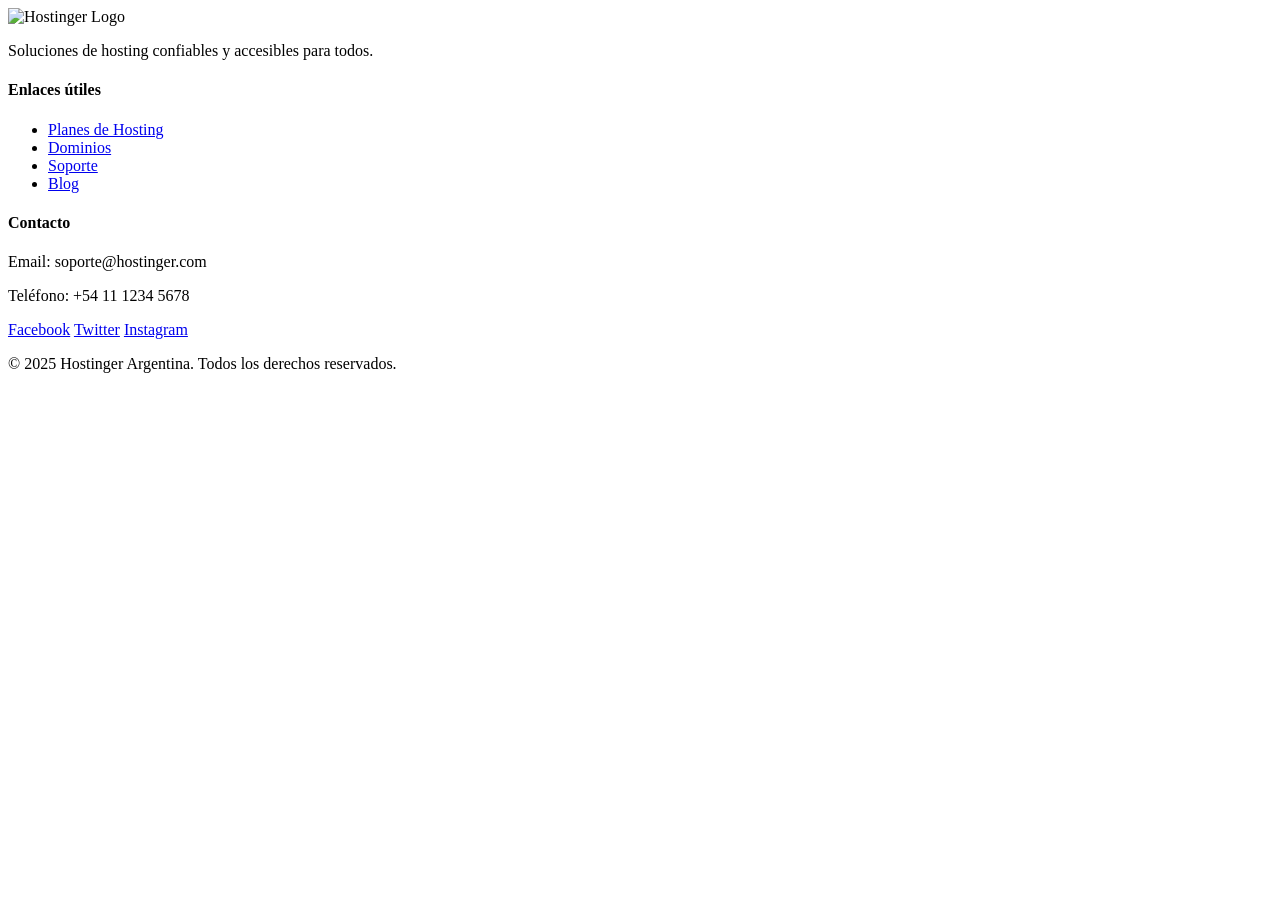
==== TP Hostinger 2/pages/index.html @ 824a3566 "Avance tp hostinger" ====
<!DOCTYPE html>
<html lang="en">
<head>
    <meta charset="UTF-8">
    <meta name="viewport" content="width=device-width, initial-scale=1.0">
    <title>Document</title>
</head>
<body>
    <footer>
        <div class="footer-container">
          <div class="footer-section">
            <img src="https://www.hostinger.com/_nuxt/img/logo.8e0b6f5.svg" alt="Hostinger Logo" class="footer-logo">
            <p>Soluciones de hosting confiables y accesibles para todos.</p>
          </div>
          <div class="footer-section">
            <h4>Enlaces útiles</h4>
            <ul>
              <li><a href="#">Planes de Hosting</a></li>
              <li><a href="#">Dominios</a></li>
              <li><a href="#">Soporte</a></li>
              <li><a href="#">Blog</a></li>
            </ul>
          </div>
          <div class="footer-section">
            <h4>Contacto</h4>
            <p>Email: soporte@hostinger.com</p>
            <p>Teléfono: +54 11 1234 5678</p>
            <div class="social-links">
              <a href="#">Facebook</a>
              <a href="#">Twitter</a>
              <a href="#">Instagram</a>
            </div>
          </div>
        </div>
        <div class="footer-bottom">
          <p>&copy; 2025 Hostinger Argentina. Todos los derechos reservados.</p>
        </div>
      </footer>
</body>
</html>
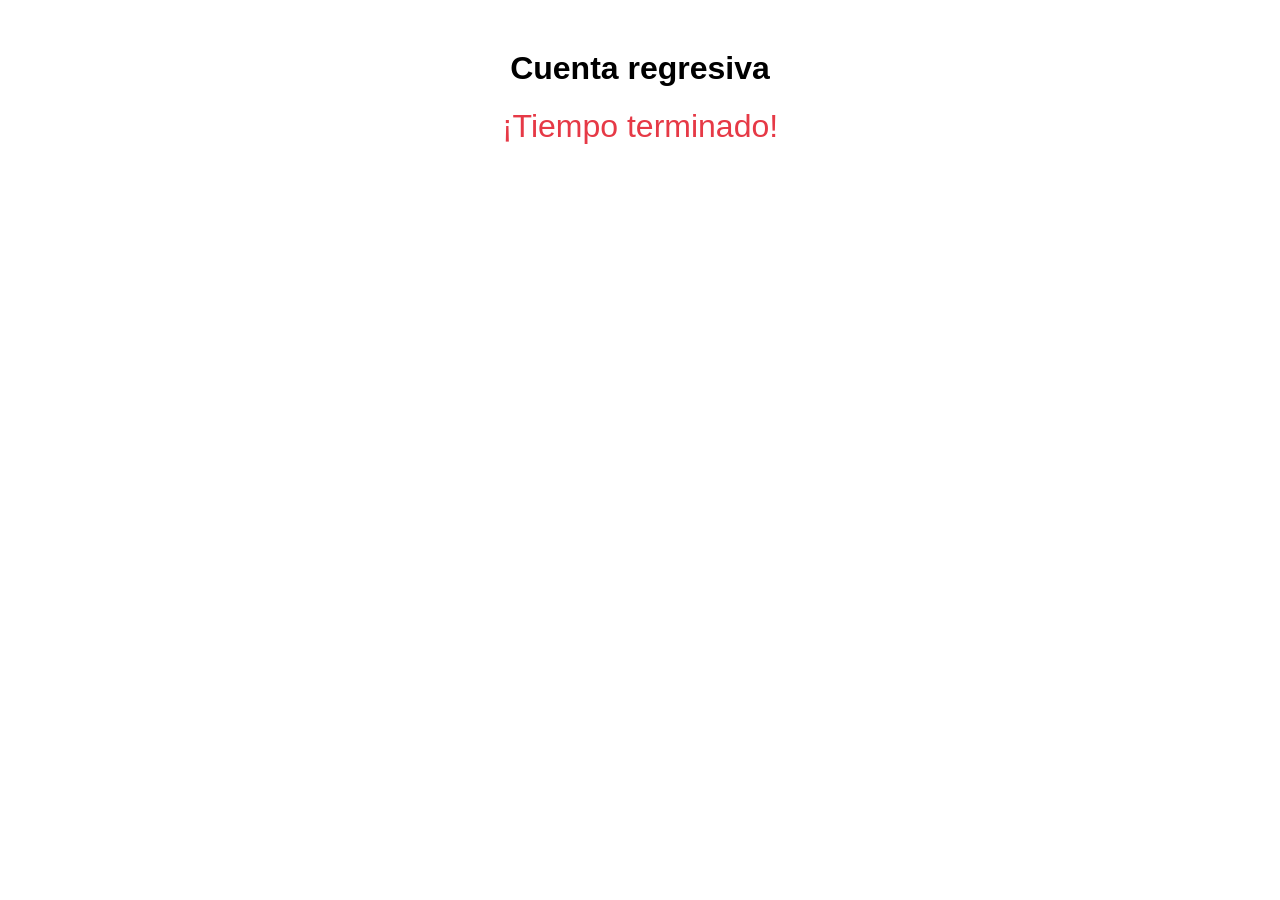
==== commit 12d0ed22: "empezando footer" ====
--- a/TP Hostinger 2/pages/index.html
+++ b/TP Hostinger 2/pages/index.html
@@ -1,41 +1,53 @@
 <!DOCTYPE html>
-<html lang="en">
+<html lang="es">
 <head>
-    <meta charset="UTF-8">
-    <meta name="viewport" content="width=device-width, initial-scale=1.0">
-    <title>Document</title>
+  <meta charset="UTF-8">
+  <title>Cuenta regresiva</title>
+  <style>
+    body {
+      font-family: Arial, sans-serif;
+      text-align: center;
+      margin-top: 50px;
+    }
+    #cuenta {
+      font-size: 2em;
+      color: #e63946;
+    }
+  </style>
 </head>
 <body>
-    <footer>
-        <div class="footer-container">
-          <div class="footer-section">
-            <img src="https://www.hostinger.com/_nuxt/img/logo.8e0b6f5.svg" alt="Hostinger Logo" class="footer-logo">
-            <p>Soluciones de hosting confiables y accesibles para todos.</p>
-          </div>
-          <div class="footer-section">
-            <h4>Enlaces útiles</h4>
-            <ul>
-              <li><a href="#">Planes de Hosting</a></li>
-              <li><a href="#">Dominios</a></li>
-              <li><a href="#">Soporte</a></li>
-              <li><a href="#">Blog</a></li>
-            </ul>
-          </div>
-          <div class="footer-section">
-            <h4>Contacto</h4>
-            <p>Email: soporte@hostinger.com</p>
-            <p>Teléfono: +54 11 1234 5678</p>
-            <div class="social-links">
-              <a href="#">Facebook</a>
-              <a href="#">Twitter</a>
-              <a href="#">Instagram</a>
-            </div>
-          </div>
-        </div>
-        <div class="footer-bottom">
-          <p>&copy; 2025 Hostinger Argentina. Todos los derechos reservados.</p>
-        </div>
-      </footer>
+
+<h1>Cuenta regresiva</h1>
+<div id="cuenta"></div>
+
+<script>
+  // Establecer la fecha objetivo (AAAA, MM - 1, DD, HH, MM, SS)
+  const fechaObjetivo = new Date(2025, 5, 1, 0, 0, 0); // 1 de junio de 2025
+
+  function actualizarCuentaRegresiva() {
+    const ahora = new Date().getTime();
+    const diferencia = fechaObjetivo - ahora;
+
+    if (diferencia <= 0) {
+      document.getElementById("cuenta").innerHTML = "¡Tiempo terminado!";
+      clearInterval(intervalo);
+      return;
+    }
+
+    const dias = Math.floor(diferencia / (1000 * 60 * 60 * 24));
+    const horas = Math.floor((diferencia % (1000 * 60 * 60 * 24)) / (1000 * 60 * 60));
+    const minutos = Math.floor((diferencia % (1000 * 60 * 60)) / (1000 * 60));
+    const segundos = Math.floor((diferencia % (1000 * 60)) / 1000);
+
+    document.getElementById("cuenta").innerHTML =
+  `${String(dias).padStart(2, '0')}: ${String(horas).padStart(2, '0')}: ${String(minutos).padStart(2, '0')}: ${String(segundos).padStart(2, '0')}`;
+
+  }
+
+  // Actualizar cada segundo
+  const intervalo = setInterval(actualizarCuentaRegresiva, 1000);
+  actualizarCuentaRegresiva(); // Llamar al inicio
+</script>
+
 </body>
 </html>
-  
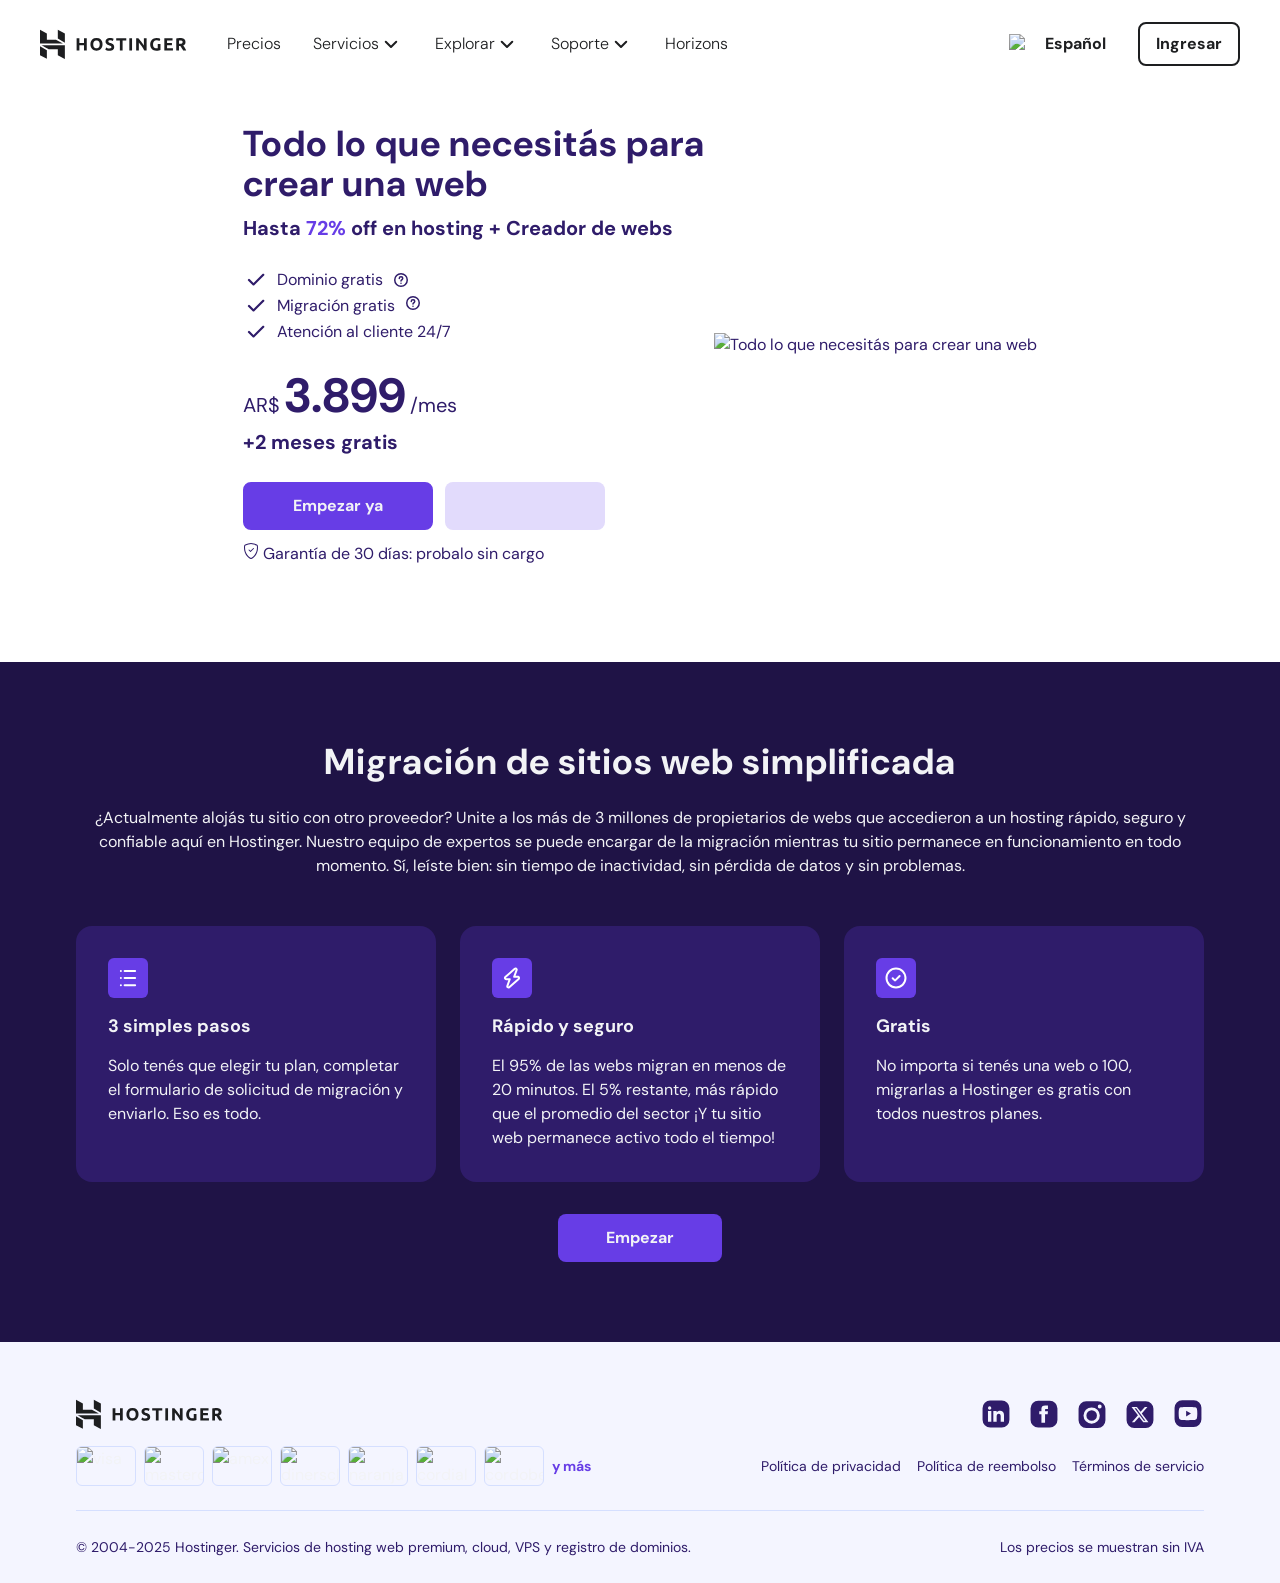
==== commit 131ac662: "modularizando el css" ====
--- a/TP Hostinger 2/pages/index.html
+++ b/TP Hostinger 2/pages/index.html
@@ -1,53 +1,465 @@
 <!DOCTYPE html>
-<html lang="es">
+<html lang="span">
+
 <head>
-  <meta charset="UTF-8">
-  <title>Cuenta regresiva</title>
-  <style>
-    body {
-      font-family: Arial, sans-serif;
-      text-align: center;
-      margin-top: 50px;
-    }
-    #cuenta {
-      font-size: 2em;
-      color: #e63946;
-    }
-  </style>
+    <meta charset="UTF-8">
+    <meta name="viewport" content="width=device-width, initial-scale=1.0">
+    <title>Hostinger: dale vida a tu idea en internet con una web</title>
+    <link rel="stylesheet" href="../styles/style.css">
 </head>
+
 <body>
+    <div class="container container--page">
+        <nav class="navigation flex_row">
+            <div class="navigation_logo">
+                <a class="navigation_logo_icon" href="index.html">
+                    <svg xmlns="http://www.w3.org/2000/svg" fill="none" viewBox="0 0 147 30"
+                        style="fill:var(--primary--800);color:var(--primary--800);height:30;width:147;">
+                        <g fill="#1d1e20">
+                            <path fill-rule="evenodd"
+                                d="M62.065 18.124c.31-.795.465-1.717.465-2.766s-.158-1.97-.474-2.766c-.316-.796-.75-1.465-1.3-2.007a5.346 5.346 0 0 0-1.93-1.22 6.758 6.758 0 0 0-2.352-.406 6.58 6.58 0 0 0-2.31.407 5.44 5.44 0 0 0-1.93 1.22c-.556.541-.998 1.21-1.326 2.006-.328.795-.492 1.717-.492 2.766s.159 1.971.475 2.766c.316.796.748 1.462 1.299 1.997.55.537 1.194.94 1.931 1.211a6.755 6.755 0 0 0 2.353.407c.854 0 1.653-.135 2.396-.407a5.213 5.213 0 0 0 1.922-1.21c.538-.536.963-1.202 1.273-1.998zm-8.603-1.14a5.603 5.603 0 0 1-.219-1.626c0-.589.073-1.128.22-1.618a3.71 3.71 0 0 1 .632-1.254 2.882 2.882 0 0 1 1.01-.814c.397-.194.853-.291 1.369-.291.503 0 .956.094 1.36.283.404.188.743.456 1.018.804.275.348.486.766.632 1.255.147.489.22 1.034.22 1.635 0 .6-.073 1.143-.22 1.626a3.724 3.724 0 0 1-.632 1.246 2.775 2.775 0 0 1-1.018.804c-.404.19-.857.284-1.36.284-.516 0-.972-.094-1.37-.284a2.788 2.788 0 0 1-1.01-.804 3.718 3.718 0 0 1-.632-1.246z"
+                                clip-rule="evenodd"></path>
+                            <path
+                                d="M69.417 19.388c.386 0 .705-.032.956-.097.252-.065.454-.153.606-.265a.886.886 0 0 0 .316-.398c.059-.153.088-.324.088-.512 0-.4-.188-.734-.562-.999-.374-.265-1.018-.55-1.93-.858-.399-.14-.797-.303-1.195-.486s-.755-.412-1.07-.689a3.293 3.293 0 0 1-.773-1.008c-.2-.394-.298-.874-.298-1.44s.105-1.075.315-1.53c.211-.453.51-.839.896-1.157a4.089 4.089 0 0 1 1.404-.734c.55-.17 1.17-.256 1.861-.256.82 0 1.528.089 2.125.265.596.177 1.088.372 1.474.584l-.79 2.174a7.509 7.509 0 0 0-1.132-.469c-.416-.135-.916-.203-1.501-.203-.656 0-1.127.092-1.414.274-.286.183-.43.463-.43.84 0 .224.053.413.158.565.105.154.255.292.448.416.193.123.415.236.667.335.251.1.53.204.834.31.632.236 1.182.468 1.65.698.468.23.858.498 1.168.804.31.307.541.666.693 1.079.152.413.228.913.228 1.502 0 1.143-.398 2.03-1.194 2.66-.795.631-1.995.946-3.598.946a9.454 9.454 0 0 1-2.607-.336 6.587 6.587 0 0 1-.86-.3 6.492 6.492 0 0 1-.606-.3l.772-2.192c.363.2.81.38 1.343.538.533.16 1.185.24 1.958.24zM86.275 9.242v2.351h-3.67v9.899h-2.738v-9.899h-3.67v-2.35zM89.317 21.492h2.739V9.242h-2.739zM104.315 21.492a61.74 61.74 0 0 0-2.545-4.154 42.455 42.455 0 0 0-2.915-3.871v8.025h-2.703V9.242h2.23c.385.389.813.866 1.28 1.432.469.566.945 1.17 1.432 1.812.485.642.968 1.308 1.448 1.997.48.69.93 1.352 1.352 1.988V9.242h2.721v12.25zM116.644 11.363c-1.275 0-2.197.357-2.765 1.07-.568.713-.851 1.688-.851 2.925 0 .6.07 1.146.21 1.635.141.489.352.91.632 1.264.281.353.632.628 1.054.822.421.194.912.292 1.474.292.304 0 .565-.006.782-.018a3.63 3.63 0 0 0 .57-.07v-4.26h2.739v6.062c-.328.13-.854.268-1.58.415-.726.147-1.621.222-2.686.222-.913 0-1.741-.142-2.484-.425a5.181 5.181 0 0 1-1.905-1.237c-.526-.542-.933-1.208-1.22-1.998-.287-.789-.43-1.69-.43-2.704 0-1.025.158-1.932.474-2.722.316-.79.748-1.459 1.299-2.007a5.465 5.465 0 0 1 1.94-1.245 6.625 6.625 0 0 1 2.378-.425 9.575 9.575 0 0 1 2.748.38 5.459 5.459 0 0 1 1.29.557l-.79 2.21a7.144 7.144 0 0 0-1.29-.522 5.454 5.454 0 0 0-1.589-.22zM124.321 21.492V9.242h8.216v2.316h-5.477v2.403h4.863v2.263h-4.863v2.952h5.881v2.316z">
+                            </path>
+                            <path fill-rule="evenodd"
+                                d="M144.006 10.081c-.971-.654-2.37-.98-4.196-.98-.503 0-1.074.023-1.711.07-.638.047-1.256.13-1.852.247v12.074h2.738v-4.473h1.352c.235.283.47.599.705.947a31.343 31.343 0 0 1 1.419 2.306c.228.413.455.819.678 1.22h3.061c-.21-.448-.438-.904-.684-1.37-.246-.466-.5-.913-.764-1.343a30.04 30.04 0 0 0-.799-1.238 16.894 16.894 0 0 0-.772-1.052c.738-.306 1.302-.727 1.694-1.263.393-.536.588-1.235.588-2.095 0-1.38-.486-2.395-1.457-3.05zm-4.573 1.388c.158-.011.336-.017.535-.017.878 0 1.542.126 1.993.38.451.253.676.68.676 1.281 0 .625-.222 1.067-.667 1.326-.445.26-1.182.388-2.212.388h-.773v-3.323c.141-.01.29-.023.448-.035z"
+                                clip-rule="evenodd"></path>
+                            <path
+                                d="M44.002 9.341h2.756v12.207h-2.756v-5.179h-4.627v5.179H36.62V9.34h2.755v4.668h4.627z">
+                            </path>
+                            <path fill-rule="evenodd"
+                                d="M17.817.798v8.73l7.053 4.124v-9.26zM0 .798v13.699h22.937l-6.979-3.836-9.09-.004V4.485zM17.817 26.27v-6.118l-9.16-.007c.008.041-7.095-3.897-7.095-3.897l23.308.11v13.699zM0 17.32v8.951l6.867 3.595v-8.52z"
+                                clip-rule="evenodd"></path>
+                        </g>
+                    </svg>
+                </a>
+            </div>
+            <div class="navigation_menu flex_row">
+                <div class="navigation_menu_start flex_row">
+                    <div class="navigation_menu_items flex_row">
+                        <div class="nav_menu_item">
+                            <a class="nav_menu_link flex_row" href="#">Precios</a>
+                        </div>
+                        <a class="nav_menu_link flex_row" href="">
+                            Servicios
+                            <span class="navigation_menu_icon">
+                                <svg xmlns="http://www.w3.org/2000/svg" fill="none" viewBox="0 0 24 24"
+                                    class="h-svgo-icon"
+                                    style="fill:var(--neutral--600);color:var(--neutral--600);height:24px;width:24px;">
+                                    <path fill="currentColor"
+                                        d="M17.957 10.457a1 1 0 0 0-1.414-1.414L12 13.586 7.457 9.043a1 1 0 0 0-1.414 1.414l5.25 5.25a1 1 0 0 0 1.414 0l5.25-5.25Z">
+                                    </path>
+                                </svg>
+                            </span>
+                        </a>
+                        <a class="nav_menu_link flex_row" href="">
+                            Explorar
+                            <span class="navigation_menu_icon" data-v-9d103267="">
+                                <svg xmlns="http://www.w3.org/2000/svg" fill="none" viewBox="0 0 24 24"
+                                    class="h-svgo-icon"
+                                    style="fill:var(--neutral--600);color:var(--neutral--600);height:24px;width:24px;">
+                                    <path fill="currentColor"
+                                        d="M17.957 10.457a1 1 0 0 0-1.414-1.414L12 13.586 7.457 9.043a1 1 0 0 0-1.414 1.414l5.25 5.25a1 1 0 0 0 1.414 0l5.25-5.25Z">
+                                    </path>
+                                </svg>
+                            </span>
+                        </a>
+                        <a class="nav_menu_link flex_row" href="">
+                            Soporte
+                            <span class="navigation_menu_icon">
+                                <svg xmlns="http://www.w3.org/2000/svg" fill="none" viewBox="0 0 24 24"
+                                    class="h-svgo-icon"
+                                    style="fill:var(--neutral--600);color:var(--neutral--600);height:24px;width:24px;">
+                                    <path fill="currentColor"
+                                        d="M17.957 10.457a1 1 0 0 0-1.414-1.414L12 13.586 7.457 9.043a1 1 0 0 0-1.414 1.414l5.25 5.25a1 1 0 0 0 1.414 0l5.25-5.25Z">
+                                    </path>
+                                </svg>
+                            </span>
+                        </a>
+                        <div class="nav_menu_item">
+                            <a class="nav_menu_link flex_row" href="#">Horizons</a>
+                        </div>
+                    </div>
+                </div>
+                <div class="navigation_menu_end flex_row">
+                    <div class="navigation_menu_country_selector flex_row">
+                        <a class="navigation_menu_end_text flex_row items_centered" href="">
+                            <div class="navigation_menu_flag">
+                                <img class="navigation_menu_flag_image" src="https://imagedelivery.net/LqiWLm-3MGbYHtFuUbcBtA/61dfc084-9cfc-466e-7d11-b6e89d23a400/public"
+                                    srcset="https://imagedelivery.net/LqiWLm-3MGbYHtFuUbcBtA/61dfc084-9cfc-466e-7d11-b6e89d23a400/w=320,sharpen=1 320w, 
+                                    https://imagedelivery.net/LqiWLm-3MGbYHtFuUbcBtA/61dfc084-9cfc-466e-7d11-b6e89d23a400/w=640,sharpen=1 640w, 
+                                    https://imagedelivery.net/LqiWLm-3MGbYHtFuUbcBtA/61dfc084-9cfc-466e-7d11-b6e89d23a400/w=762,sharpen=1 762w, 
+                                    https://imagedelivery.net/LqiWLm-3MGbYHtFuUbcBtA/61dfc084-9cfc-466e-7d11-b6e89d23a400/w=1280,sharpen=1 1280w, 
+                                    https://imagedelivery.net/LqiWLm-3MGbYHtFuUbcBtA/61dfc084-9cfc-466e-7d11-b6e89d23a400/w=1760,sharpen=1 1760w"
+                                    alt="AR" loading="lazy" fetchpriority="low">
+                            </div>
+                            <span class="navigation_menu_end_text strong_text">Español</span>
+                        </a>
+                    </div>
+                    <div class="navigation_menu_login">
+                        <a class="navigation_menu_end_text strong_text navigation_menu_end_text--login" href="#">
+                            <div>Ingresar</div>
+                        </a>
+                    </div>
+                </div>
+            </div>
+            <div class="navigation_menu_mobile">
+                <a class="navigation_menu_mobile_icon items_centered" href="">
+                    <svg xmlns="http://www.w3.org/2000/svg" fill="none" height="24" width="24"
+                        viewBox="0 0 24 24" style="fill: var(--neutral--800); color: var(--neutral--800);">
+                        <path fill="currentColor" 
+                            d="M3.875 4.875a1 1 0 0 1 1-1h14.25a1 1 0 1 1 0 2H4.875a1 1 0 0 1-1-1ZM3.875 12a1 1 0 0 1 1-1h14.25a1 1 0 0 1 0 2H4.875a1 1 0 0 1-1-1ZM4.875 18.125a1 1 0 1 0 0 2h14.25a1 1 0 1 0 0-2H4.875Z">
+                        </path>
+                    </svg>
+                </a>
+            </div>
+        </nav>
+        <main>
+            <div class="homepage">
+                <header class="header">
+                    <div class="header_container">
+                        <div class="head_grid">
+                            <div class="head_grid_column_wrapper flex_row items_centered">
+                                <div class="head_grid_left_column">
+                                    <div class="header_info_wrapper">
+                                        <div class="header_info_heading_wrapper">
+                                            <h1 class="header_info_title strong_text">Todo lo que necesitás para crear una web</h1>
+                                            <h2 class="header_info_subtitle strong_text">
+                                                Hasta
+                                                <span class="header_info_discount">72%</span>
+                                                off en hosting + Creador de webs
+                                            </h2>
+                                        </div>
+                                        <div class="header_info_list_wrapper flex_column">
+                                            <span class="header_info_list_item flex_row items_start">
+                                                <svg xmlns="http://www.w3.org/2000/svg" fill="none" viewBox="0 0 24 24" height="24" width="24"
+                                                    style="fill:var(--success--500);color:var(--success--500);">
+                                                    <path fill="currentColor"
+                                                        d="M21.046 5.955c.439.439.439 1.151 0 1.59l-9.538 9.539a1.425 1.425 0 0 1-2.016 0l-4.288-4.288a1.125 1.125 0 0 1 1.591-1.591l3.705 3.704 8.954-8.954c.44-.44 1.152-.44 1.591 0Z">
+                                                    </path>
+                                                </svg>
+                                                Dominio gratis
+                                                <span class="header_info_help_icon items_centered">
+                                                    <svg xmlns="http://www.w3.org/2000/svg" fill="none" viewBox="0 0 16 16" height="16" width="16"
+                                                        style="fill:var(--primary--800);color:var(--primary--800);">
+                                                        <path fill="currentColor"
+                                                            d="M7.02 6.487c0-.541.44-.98.98-.98h.128c.47 0 .851.382.851.852a.735.735 0 0 1-.054.265.492.492 0 0 1-.052.097.158.158 0 0 1-.026.03l-.59.442C7.69 7.62 7.25 8.24 7.25 9.081a.75.75 0 0 0 1.5 0c0-.247.106-.461.408-.688l.589-.442c.533-.4.732-1.093.732-1.592a2.351 2.351 0 0 0-2.35-2.352H8a2.48 2.48 0 0 0-2.48 2.48.75.75 0 0 0 1.5 0ZM7.992 10.493a.75.75 0 0 0 0 1.5H8a.75.75 0 0 0 0-1.5h-.008Z">
+                                                        </path>
+                                                        <path fill="currentColor" fill-rule="evenodd"
+                                                            d="M15 8A7 7 0 1 1 1 8a7 7 0 0 1 14 0Zm-1.5 0a5.5 5.5 0 1 1-11 0 5.5 5.5 0 0 1 11 0Z" clip-rule="evenodd">
+                                                        </path>
+                                                    </svg>
+                                                </span>  
+                                            </span>
+                                            <span class="header_info_list_item flex_row items_start">
+                                                <svg xmlns="http://www.w3.org/2000/svg" fill="none" viewBox="0 0 24 24" height="24" width="24"
+                                                    style="fill:var(--success--500);color:var(--success--500);">
+                                                    <path fill="currentColor"
+                                                        d="M21.046 5.955c.439.439.439 1.151 0 1.59l-9.538 9.539a1.425 1.425 0 0 1-2.016 0l-4.288-4.288a1.125 1.125 0 0 1 1.591-1.591l3.705 3.704 8.954-8.954c.44-.44 1.152-.44 1.591 0Z">
+                                                    </path>
+                                                </svg>
+                                                Migración gratis
+                                                <span class="header_info_help_icon">
+                                                    <svg xmlns="http://www.w3.org/2000/svg" fill="none" viewBox="0 0 16 16" height="16" width="16"
+                                                        style="fill:var(--primary--800);color:var(--primary--800);">
+                                                        <path fill="currentColor"
+                                                            d="M7.02 6.487c0-.541.44-.98.98-.98h.128c.47 0 .851.382.851.852a.735.735 0 0 1-.054.265.492.492 0 0 1-.052.097.158.158 0 0 1-.026.03l-.59.442C7.69 7.62 7.25 8.24 7.25 9.081a.75.75 0 0 0 1.5 0c0-.247.106-.461.408-.688l.589-.442c.533-.4.732-1.093.732-1.592a2.351 2.351 0 0 0-2.35-2.352H8a2.48 2.48 0 0 0-2.48 2.48.75.75 0 0 0 1.5 0ZM7.992 10.493a.75.75 0 0 0 0 1.5H8a.75.75 0 0 0 0-1.5h-.008Z">
+                                                        </path>
+                                                        <path fill="currentColor" fill-rule="evenodd"
+                                                            d="M15 8A7 7 0 1 1 1 8a7 7 0 0 1 14 0Zm-1.5 0a5.5 5.5 0 1 1-11 0 5.5 5.5 0 0 1 11 0Z" clip-rule="evenodd">
+                                                        </path>
+                                                    </svg>
+                                                </span>
+                                            </span>
+                                            <span class="header_info_list_item flex_row items_start">
+                                                <svg xmlns="http://www.w3.org/2000/svg" fill="none" viewBox="0 0 24 24" height="24" width="24"
+                                                    style="fill:var(--success--500);color:var(--success--500);">
+                                                    <path fill="currentColor"
+                                                        d="M21.046 5.955c.439.439.439 1.151 0 1.59l-9.538 9.539a1.425 1.425 0 0 1-2.016 0l-4.288-4.288a1.125 1.125 0 0 1 1.591-1.591l3.705 3.704 8.954-8.954c.44-.44 1.152-.44 1.591 0Z">
+                                                    </path>
+                                                </svg>
+                                                Atención al cliente 24/7
+                                            </span>
+                                        </div>
+                                        <div class="header_info_price_wrapper">
+                                            <div class="header_info_price">
+                                                <span class="header_info_price_text medium_text">AR$</span>
+                                                <span class="header_info_price_value strong_text">3.899</span>
+                                                <span class="header_info_price_text medium_text">/mes</span>
+                                            </div>
+                                        </div>
+                                        <div class="header_info_price_time_wrapper">
+                                            <p class="header_info_price_time strong_text">+2 meses gratis</p>
+                                        </div>
+                                        <div class="header_info_button_wrapper flex_row items_start">
+                                            <a class="header_info_ready_button items_centered" href="">
+                                                <div class="ready_button strong_text">Empezar ya</div>
+                                            </a>
+                                            <div class="header_info_countdown items_centered strong_text" id="cuenta">
+                                                <time id="cuenta" datetime=""></time>
+                                            </div>
+                                        </div>
+                                        <div class="header_info_warranty_wrapper">
+                                            <span class="header_info_warranty_text">
+                                                <svg xmlns="http://www.w3.org/2000/svg" width="16" height="16" fill="currentColor" class="bi bi-shield-check"
+                                                    viewBox="0 0 16 16">
+                                                    <path
+                                                        d="M5.338 1.59a61 61 0 0 0-2.837.856.48.48 0 0 0-.328.39c-.554 4.157.726 7.19 2.253 9.188a10.7 10.7 0 0 0 2.287 2.233c.346.244.652.42.893.533q.18.085.293.118a1 1 0 0 0 .101.025 1 1 0 0 0 .1-.025q.114-.034.294-.118c.24-.113.547-.29.893-.533a10.7 10.7 0 0 0 2.287-2.233c1.527-1.997 2.807-5.031 2.253-9.188a.48.48 0 0 0-.328-.39c-.651-.213-1.75-.56-2.837-.855C9.552 1.29 8.531 1.067 8 1.067c-.53 0-1.552.223-2.662.524zM5.072.56C6.157.265 7.31 0 8 0s1.843.265 2.928.56c1.11.3 2.229.655 2.887.87a1.54 1.54 0 0 1 1.044 1.262c.596 4.477-.787 7.795-2.465 9.99a11.8 11.8 0 0 1-2.517 2.453 7 7 0 0 1-1.048.625c-.28.132-.581.24-.829.24s-.548-.108-.829-.24a7 7 0 0 1-1.048-.625 11.8 11.8 0 0 1-2.517-2.453C1.928 10.487.545 7.169 1.141 2.692A1.54 1.54 0 0 1 2.185 1.43 63 63 0 0 1 5.072.56" />
+                                                    <path
+                                                        d="M10.854 5.146a.5.5 0 0 1 0 .708l-3 3a.5.5 0 0 1-.708 0l-1.5-1.5a.5.5 0 1 1 .708-.708L7.5 7.793l2.646-2.647a.5.5 0 0 1 .708 0" />
+                                                </svg>
+                                                Garantía de 30 días: probalo sin cargo
+                                            </span>
+                                        </div>
+                                    </div>
+                                </div>
+                                <div class="head_grid_right_column">
+                                    <div class="header_image_wrapper">
+                                        <div class="header_image_container">
+                                            <img class="header_image" src="https://imagedelivery.net/LqiWLm-3MGbYHtFuUbcBtA/5a9a19e7-fef4-4cf6-65b1-01001ef95f00/w=1760,sharpen=1"
+                                                alt="Todo lo que necesitás para crear una web">
+                                        </div>
+                                    </div>
+                                </div>
+                            </div>
+                        </div>
+                    </div>
+                </header>
+                <section class="services_section">
+                    <div class="services_title_wrapper">
+                        <h2 class="services_title strong_text">Migración de sitios web simplificada</h2>
+                        <p class="services_description medium_text">
+                            ¿Actualmente alojás tu sitio con otro proveedor? Unite a los más
+                            de 3 millones de propietarios de webs que accedieron a un hosting rápido,
+                            seguro y confiable aquí en Hostinger. Nuestro equipo de expertos se
+                            puede encargar de la migración mientras tu sitio permanece en
+                            funcionamiento en todo momento. Sí, leíste bien: sin tiempo de
+                            inactividad, sin pérdida de datos y sin problemas.
+                        </p>
+                    </div>
+                    <div class="services_cards_wrapper">
+                        <div class="services_card flex_column">
+                            <div class="services_card_icon">
+                                <div class="serv_icon_container items_start">
+                                    <div class="serv_icon items_centered">
+                                        <div class="serv_icon_img items_centered">
+                                            <svg xmlns="http://www.w3.org/2000/svg" fill="none" viewBox="0 0 24 24"
+                                                class="h-svgo-icon"
+                                                style="fill:var(--neutral--0);color:var(--neutral--0);height:24px;width:24px;"
+                                                data-v-340f5546="" data-v-03dae1ca="">
+                                                <path fill="currentColor"
+                                                    d="M4.875 3.875a1 1 0 0 0 0 2h.015a1 1 0 1 0 0-2h-.015ZM8.625 3.875a1 1 0 1 0 0 2h10.5a1 1 0 1 0 0-2h-10.5ZM8.625 11a1 1 0 1 0 0 2h10.5a1 1 0 1 0 0-2h-10.5ZM7.625 19.125a1 1 0 0 1 1-1h10.5a1 1 0 1 1 0 2h-10.5a1 1 0 0 1-1-1ZM3.875 12a1 1 0 0 1 1-1h.015a1 1 0 1 1 0 2h-.015a1 1 0 0 1-1-1ZM4.875 18.125a1 1 0 1 0 0 2h.015a1 1 0 1 0 0-2h-.015Z">
+                                                </path>
+                                            </svg>
+                                        </div>
+                                    </div>
+                                </div>
+                            </div>
+                            <div class="services_card_title">
+                                <h3 class="card_title_text strong_text">
+                                    3 simples pasos
+                                </h3>
+                            </div>
+                            <div class="services_card_description medium_text">
+                                <p class="card_description_text">
+                                    Solo tenés que elegir tu plan, completar el
+                                    formulario de solicitud de migración y
+                                    enviarlo. Eso es todo.
+                                </p>
+                            </div>
+                        </div>
+                        <div class="services_card flex_column">
+                            <div class="services_card_icon">
+                                <div class="serv_icon_container items_start">
+                                    <div class="serv_icon items_centered">
+                                        <div class="serv_icon_img items_centered">
+                                            <svg xmlns="http://www.w3.org/2000/svg" fill="none" viewBox="0 0 24 24"
+                                                class="h-svgo-icon"
+                                                style="fill:var(--neutral--0);color:var(--neutral--0);height:24px;width:24px;"
+                                                data-v-340f5546="" data-v-03dae1ca="">
+                                                <path fill="currentColor" fill-rule="evenodd"
+                                                    d="M14.089 2.023c.763-.67 1.89-.73 2.717-.12a2.199 2.199 0 0 1 .727 2.602L15.57 9.814h2.303c.917 0 1.722.575 2.038 1.42.318.85.074 1.81-.598 2.409l-.002.001-9.396 8.33-.003.003c-.763.67-1.89.73-2.718.12a2.199 2.199 0 0 1-.73-2.593l1.865-5.314h-2.2a2.185 2.185 0 0 1-2.038-1.423 2.201 2.201 0 0 1 .598-2.41l.002-.002 9.399-8.332Zm1.32 1.502-9.39 8.325a.203.203 0 0 0-.056.216c.03.082.105.124.165.124h3.6c.694 0 1.18.686.95 1.341L8.33 20.222l-.012.03a.199.199 0 0 0 .062.235c.06.045.144.045.21-.012l9.391-8.325a.202.202 0 0 0 .055-.216.178.178 0 0 0-.164-.12h-3.729c-.702 0-1.188-.7-.945-1.357l2.475-6.687.009-.022a.2.2 0 0 0-.062-.235.165.165 0 0 0-.21.012Z"
+                                                    clip-rule="evenodd">
+                                                </path>
+                                            </svg>
+                                        </div>
+                                    </div>
+                                </div>
+                            </div>
+                            <div class="services_card_title">
+                                <h3 class="card_title_text strong_text">
+                                    Rápido y seguro
+                                </h3>
+                            </div>
+                            <div class="services_card_description medium_text">
+                                <p class="card_description_text">
+                                    El 95% de las webs migran en menos de 20 minutos.
+                                    El 5% restante, más rápido que el promedio del
+                                    sector ¡Y tu sitio web permanece activo todo el tiempo!
+                                </p>
+                            </div>
+                        </div>
+                        <div class="services_card flex_column">
+                            <div class="services_card_icon">
+                                <div class="serv_icon_container items_start">
+                                    <div class="serv_icon items_centered">
+                                        <div class="serv_icon_img items_centered">
+                                            <svg xmlns="http://www.w3.org/2000/svg" fill="none" viewBox="0 0 24 24"
+                                                class="h-svgo-icon"
+                                                style="fill:var(--neutral--0);color:var(--neutral--0);height:24px;width:24px;"
+                                                data-v-340f5546="" data-v-03dae1ca="">
+                                                <path fill="currentColor"
+                                                    d="M16.338 10.67a1 1 0 0 0-1.414-1.414l-3.903 3.903-1.668-1.668a1 1 0 0 0-1.414 1.414l2.143 2.143a1.327 1.327 0 0 0 1.878 0l4.378-4.378Z">
+                                                </path>
+                                                <path fill="currentColor" fill-rule="evenodd"
+                                                    d="M12 1.5C6.201 1.5 1.5 6.201 1.5 12S6.201 22.5 12 22.5 22.5 17.799 22.5 12 17.799 1.5 12 1.5ZM3.5 12a8.5 8.5 0 1 1 17 0 8.5 8.5 0 0 1-17 0Z"
+                                                    clip-rule="evenodd">
+                                                </path>
+                                            </svg>
+                                        </div>
+                                    </div>
+                                </div>
+                            </div>
+                            <div class="services_card_title">
+                                <h3 class="card_title_text strong_text">
+                                    Gratis
+                                </h3>
+                            </div>
+                            <div class="services_card_description medium_text">
+                                <p class="card_description_text">
+                                    No importa si tenés una web o 100, migrarlas
+                                    a Hostinger es gratis con todos nuestros planes.
+                                </p>
+                            </div>
+                        </div>
+                    </div>
+                    <div class="services_btn_wrapper items_centered">
+                        <div class="services_btn items_centered">
+                            <a class="services_btn_link items_centered" href="">
+                                <div class="services_btn_text strong_text">Empezar</div>
+                            </a>
+                        </div>
+                    </div>
+                </section>
+            </div>
+        </main>
+        <footer class="footer">
+            <div class="footer_wrapper">
+                <div class="footer_grid_container">
+                    <!-- <div class="footer_content_section"></div> -->
+                    <div class="footer_logo_section">
+                        <div class="social_links_wrapper items_end" id="social_links_wrapper">
+                            <a class="social_link items_centered" id="linkedin" href="">
+                                <svg xmlns="http://www.w3.org/2000/svg" fill="none" viewBox="0 0 24 25" height="32" width="32"
+                                    style="fill:var(--primary--800);color:var(--primary--800);">
+                                    <path fill="currentColor" fill-rule="evenodd"
+                                        d="M7.498 1.993a6 6 0 0 0-6 6v9a6 6 0 0 0 6 6h9a6 6 0 0 0 6-6v-9a6 6 0 0 0-6-6h-9Zm-.457 7.109c.715 0 1.294-.584 1.294-1.305a1.3 1.3 0 0 0-1.294-1.304 1.3 1.3 0 0 0-1.294 1.304c0 .721.58 1.305 1.294 1.305Zm-1.304 9.392v-8.349h2.608v8.349H5.737Zm4.181-8.349h2.592v1.125c1.094-2.024 5.749-2.174 5.749 1.938v5.286h-2.603V14.11c0-2.636-3.145-2.436-3.145 0v4.383H9.918v-8.349Z"
+                                        clip-rule="evenodd"></path>
+                                </svg>
+                            </a>
+                            <a class="social_link items_centered" id="facebook" href="">
+                                <svg xmlns="http://www.w3.org/2000/svg" fill="none" viewBox="0 0 24 25" height="32" width="32"
+                                    style="fill:var(--primary--800);color:var(--primary--800);">
+                                    <path fill="currentColor" fill-rule="evenodd"
+                                        d="M7.498 2.13a6 6 0 0 0-6 6v9a6 6 0 0 0 6 6h9a6 6 0 0 0 6-6v-9a6 6 0 0 0-6-6h-9Zm.803 8.238h1.696V8.454c0-1.714.902-2.61 2.936-2.61h2.153v2.828h-1.631c-.522 0-.63.214-.63.754v.942h2.26l-.202 2.262h-2.059v6.785H9.997V12.63H8.301v-2.262Z"
+                                        clip-rule="evenodd"></path>
+                                </svg>
+                            </a>
+                            <a class="social_link items_centered" id="instagram" href="">
+                                <svg xmlns="http://www.w3.org/2000/svg" fill="currentColor" viewBox="0 0 24 25" height="32" width="32"
+                                    style="fill:var(--primary--800);color:var(--primary--800);">
+                                    <path fill="currentColor" d="M7.612 13.707a4.125 4.125 0 1 1 8.25 0 4.125 4.125 0 0 1-8.25 0Z"></path>
+                                    <path fill="currentColor" fill-rule="evenodd"
+                                        d="M7.498 2.457a6 6 0 0 0-6 6v9a6 6 0 0 0 6 6h9a6 6 0 0 0 6-6v-9a6 6 0 0 0-6-6h-9Zm10.539 5.7a1.5 1.5 0 1 0 0-3 1.5 1.5 0 0 0 0 3Zm-6.3-.825a6.375 6.375 0 1 0 0 12.75 6.375 6.375 0 0 0 0-12.75Z"
+                                        clip-rule="evenodd"></path>
+                                </svg>
+                            </a>
+                            <a class="social_link items_centered" id="x" href="">
+                                <svg xmlns="http://www.w3.org/2000/svg" fill="none" viewBox="0 0 24 25" height="32" width="32"
+                                    style="fill:var(--primary--800);color:var(--primary--800);">
+                                    <path fill="currentColor" d="M16.21 17.726h-1.123l-7.33-9.627h1.205l7.248 9.627Z"></path>
+                                    <path fill="currentColor" fill-rule="evenodd"
+                                        d="M7.498 2.444a6 6 0 0 0-6 6v9a6 6 0 0 0 6 6h9a6 6 0 0 0 6-6v-9a6 6 0 0 0-6-6h-9Zm10.326 4.5h-2.026l-3.34 3.834-2.886-3.834H5.39l4.995 6.563-4.734 5.437h2.027l3.655-4.195 3.193 4.195h4.078l-5.207-6.917 4.426-5.083Z"
+                                        clip-rule="evenodd"></path>
+                                </svg>
+                            </a>
+                            <a class="social_link items_centered" id="youtube" href="">
+                                <svg xmlns="http://www.w3.org/2000/svg" fill="none" viewBox="0 0 24 25" height="32" width="32"
+                                    style="fill:var(--primary--800);color:var(--primary--800);">
+                                    <path fill="currentColor" d="m14.33 12.174-3.783-2.228v4.447l3.782-2.22Z"></path>
+                                    <path fill="currentColor" fill-rule="evenodd"
+                                        d="M7.498 1.67a6 6 0 0 0-6 6v9a6 6 0 0 0 6 6h9a6 6 0 0 0 6-6v-9a6 6 0 0 0-6-6h-9Zm-1.19 5.608c1.14-.303 5.685-.303 5.685-.303s4.555 0 5.696.321c.62.165 1.114.67 1.275 1.302.315 1.164.306 3.585.306 3.585s0 2.412-.306 3.567a1.827 1.827 0 0 1-1.275 1.31c-1.141.303-5.696.303-5.696.303s-4.536 0-5.686-.311a1.87 1.87 0 0 1-1.284-1.311c-.297-1.146-.297-3.567-.297-3.567s0-2.412.297-3.576a1.9 1.9 0 0 1 1.284-1.32Z"
+                                        clip-rule="evenodd"></path>
+                                </svg>
+                            </a>
+                        </div>
+                        <a class="footer_h_logo items_centered" href="">
+                            <svg xmlns="http://www.w3.org/2000/svg" fill="none" viewBox="0 0 147 30" height="30" width="147"
+                                style="fill:var(--neutral--1000);color:var(--neutral--1000);height:30;width:147;" data-v-8bf4be8b=""
+                                data-v-03dae1ca="">
+                                <g fill="#1d1e20">
+                                    <path fill-rule="evenodd"
+                                        d="M62.065 18.124c.31-.795.465-1.717.465-2.766s-.158-1.97-.474-2.766c-.316-.796-.75-1.465-1.3-2.007a5.346 5.346 0 0 0-1.93-1.22 6.758 6.758 0 0 0-2.352-.406 6.58 6.58 0 0 0-2.31.407 5.44 5.44 0 0 0-1.93 1.22c-.556.541-.998 1.21-1.326 2.006-.328.795-.492 1.717-.492 2.766s.159 1.971.475 2.766c.316.796.748 1.462 1.299 1.997.55.537 1.194.94 1.931 1.211a6.755 6.755 0 0 0 2.353.407c.854 0 1.653-.135 2.396-.407a5.213 5.213 0 0 0 1.922-1.21c.538-.536.963-1.202 1.273-1.998zm-8.603-1.14a5.603 5.603 0 0 1-.219-1.626c0-.589.073-1.128.22-1.618a3.71 3.71 0 0 1 .632-1.254 2.882 2.882 0 0 1 1.01-.814c.397-.194.853-.291 1.369-.291.503 0 .956.094 1.36.283.404.188.743.456 1.018.804.275.348.486.766.632 1.255.147.489.22 1.034.22 1.635 0 .6-.073 1.143-.22 1.626a3.724 3.724 0 0 1-.632 1.246 2.775 2.775 0 0 1-1.018.804c-.404.19-.857.284-1.36.284-.516 0-.972-.094-1.37-.284a2.788 2.788 0 0 1-1.01-.804 3.718 3.718 0 0 1-.632-1.246z"
+                                        clip-rule="evenodd"></path>
+                                    <path
+                                        d="M69.417 19.388c.386 0 .705-.032.956-.097.252-.065.454-.153.606-.265a.886.886 0 0 0 .316-.398c.059-.153.088-.324.088-.512 0-.4-.188-.734-.562-.999-.374-.265-1.018-.55-1.93-.858-.399-.14-.797-.303-1.195-.486s-.755-.412-1.07-.689a3.293 3.293 0 0 1-.773-1.008c-.2-.394-.298-.874-.298-1.44s.105-1.075.315-1.53c.211-.453.51-.839.896-1.157a4.089 4.089 0 0 1 1.404-.734c.55-.17 1.17-.256 1.861-.256.82 0 1.528.089 2.125.265.596.177 1.088.372 1.474.584l-.79 2.174a7.509 7.509 0 0 0-1.132-.469c-.416-.135-.916-.203-1.501-.203-.656 0-1.127.092-1.414.274-.286.183-.43.463-.43.84 0 .224.053.413.158.565.105.154.255.292.448.416.193.123.415.236.667.335.251.1.53.204.834.31.632.236 1.182.468 1.65.698.468.23.858.498 1.168.804.31.307.541.666.693 1.079.152.413.228.913.228 1.502 0 1.143-.398 2.03-1.194 2.66-.795.631-1.995.946-3.598.946a9.454 9.454 0 0 1-2.607-.336 6.587 6.587 0 0 1-.86-.3 6.492 6.492 0 0 1-.606-.3l.772-2.192c.363.2.81.38 1.343.538.533.16 1.185.24 1.958.24zM86.275 9.242v2.351h-3.67v9.899h-2.738v-9.899h-3.67v-2.35zM89.317 21.492h2.739V9.242h-2.739zM104.315 21.492a61.74 61.74 0 0 0-2.545-4.154 42.455 42.455 0 0 0-2.915-3.871v8.025h-2.703V9.242h2.23c.385.389.813.866 1.28 1.432.469.566.945 1.17 1.432 1.812.485.642.968 1.308 1.448 1.997.48.69.93 1.352 1.352 1.988V9.242h2.721v12.25zM116.644 11.363c-1.275 0-2.197.357-2.765 1.07-.568.713-.851 1.688-.851 2.925 0 .6.07 1.146.21 1.635.141.489.352.91.632 1.264.281.353.632.628 1.054.822.421.194.912.292 1.474.292.304 0 .565-.006.782-.018a3.63 3.63 0 0 0 .57-.07v-4.26h2.739v6.062c-.328.13-.854.268-1.58.415-.726.147-1.621.222-2.686.222-.913 0-1.741-.142-2.484-.425a5.181 5.181 0 0 1-1.905-1.237c-.526-.542-.933-1.208-1.22-1.998-.287-.789-.43-1.69-.43-2.704 0-1.025.158-1.932.474-2.722.316-.79.748-1.459 1.299-2.007a5.465 5.465 0 0 1 1.94-1.245 6.625 6.625 0 0 1 2.378-.425 9.575 9.575 0 0 1 2.748.38 5.459 5.459 0 0 1 1.29.557l-.79 2.21a7.144 7.144 0 0 0-1.29-.522 5.454 5.454 0 0 0-1.589-.22zM124.321 21.492V9.242h8.216v2.316h-5.477v2.403h4.863v2.263h-4.863v2.952h5.881v2.316z">
+                                    </path>
+                                    <path fill-rule="evenodd"
+                                        d="M144.006 10.081c-.971-.654-2.37-.98-4.196-.98-.503 0-1.074.023-1.711.07-.638.047-1.256.13-1.852.247v12.074h2.738v-4.473h1.352c.235.283.47.599.705.947a31.343 31.343 0 0 1 1.419 2.306c.228.413.455.819.678 1.22h3.061c-.21-.448-.438-.904-.684-1.37-.246-.466-.5-.913-.764-1.343a30.04 30.04 0 0 0-.799-1.238 16.894 16.894 0 0 0-.772-1.052c.738-.306 1.302-.727 1.694-1.263.393-.536.588-1.235.588-2.095 0-1.38-.486-2.395-1.457-3.05zm-4.573 1.388c.158-.011.336-.017.535-.017.878 0 1.542.126 1.993.38.451.253.676.68.676 1.281 0 .625-.222 1.067-.667 1.326-.445.26-1.182.388-2.212.388h-.773v-3.323c.141-.01.29-.023.448-.035z"
+                                        clip-rule="evenodd"></path>
+                                    <path d="M44.002 9.341h2.756v12.207h-2.756v-5.179h-4.627v5.179H36.62V9.34h2.755v4.668h4.627z"></path>
+                                    <path fill-rule="evenodd"
+                                        d="M17.817.798v8.73l7.053 4.124v-9.26zM0 .798v13.699h22.937l-6.979-3.836-9.09-.004V4.485zM17.817 26.27v-6.118l-9.16-.007c.008.041-7.095-3.897-7.095-3.897l23.308.11v13.699zM0 17.32v8.951l6.867 3.595v-8.52z"
+                                        clip-rule="evenodd"></path>
+                                </g>
+                            </svg>
+                        </a>
+                        <div class="legal_links_wrapper flex_row">
+                            <span class="legal_links flex_row items_start">
+                                <a class="legal_link medium_text" href="#">Política de privacidad</a>
+                                <a class="legal_link medium_text" href="#">Política de reembolso</a>
+                                <a class="legal_link medium_text" href="#">Términos de servicio</a>
+                            </span>
+                        </div>
+                        <div class="payment_methods_wrapper flex_row items_start">
+                            <div class="payment_method items_centered">
+                                <img class="payment_method_img items_centered" src="https://imagedelivery.net/LqiWLm-3MGbYHtFuUbcBtA/eea0da37-b667-4d93-3e73-ce63b3b81400/public" alt="visa" height="auto" width="60px">
+                            </div>
+                            <div class="payment_method items_centered">
+                                <img  class="payment_method_img items_centered" src="https://imagedelivery.net/LqiWLm-3MGbYHtFuUbcBtA/8c07a3ee-6954-4b35-f511-ae9011dbfd00/public" alt="mastercard" height="40px" width="60px">
+                            </div>
+                            <div class="payment_method items_centered">
+                                <img class="payment_method_img items_centered" src="https://imagedelivery.net/LqiWLm-3MGbYHtFuUbcBtA/88baade4-7e9d-4a22-1353-63b45203a700/public" alt="amex" height="40px" width="60px">
+                            </div>
+                            <div class="payment_method items_centered">
+                                <img class="payment_method_img items_centered" src="https://imagedelivery.net/LqiWLm-3MGbYHtFuUbcBtA/eaeabe9a-6e9d-4f74-4411-be32b5a81700/public" alt="dinersclub" height="40px" width="60px">
+                            </div>
+                            <div class="payment_method items_centered">
+                                <img class="payment_method_img items_centered" src="https://imagedelivery.net/LqiWLm-3MGbYHtFuUbcBtA/1c653909-0d6b-4f97-f1ee-00d2d6581000/public" alt="naranja" height="40px" width="60px">
+                            </div>
+                            <div class="payment_method items_centered">
+                                <img class="payment_method_img items_centered" src="https://imagedelivery.net/LqiWLm-3MGbYHtFuUbcBtA/300cf612-fc30-41c8-da08-1438879d5d00/public" alt="cordial" height="40px" width="60px">
+                            </div>
+                            <div class="payment_method items_centered">
+                                <img class="payment_method_img items_centered" src="https://imagedelivery.net/LqiWLm-3MGbYHtFuUbcBtA/9c05bbf9-f455-41df-4b1e-070198de2500/public" alt="cordobesa" height="40px" width="60px">
+                            </div>
+                            <a class="payment_method_text strong_text" href="">y más</a>
+                        </div>
+                    </div>
+                    <div class="footer_copyright_section flex_row items_between">
+                        <div class="footer_copyright_text">
+                            © 2004-2025 Hostinger. Servicios de hosting web premium, cloud, VPS y registro de dominios.
+                        </div>
+                        <p class="footer_copyright_text medium_text">
+                            Los precios se muestran sin IVA
+                        </p>
+                    </div>
+                </div>
+            </div>
+        </footer>
+    </div>
+    <script src="../scripts/script.js"></script>
+</body>
 
-<h1>Cuenta regresiva</h1>
-<div id="cuenta"></div>
-
-<script>
-  // Establecer la fecha objetivo (AAAA, MM - 1, DD, HH, MM, SS)
-  const fechaObjetivo = new Date(2025, 5, 1, 0, 0, 0); // 1 de junio de 2025
-
-  function actualizarCuentaRegresiva() {
-    const ahora = new Date().getTime();
-    const diferencia = fechaObjetivo - ahora;
-
-    if (diferencia <= 0) {
-      document.getElementById("cuenta").innerHTML = "¡Tiempo terminado!";
-      clearInterval(intervalo);
-      return;
-    }
-
-    const dias = Math.floor(diferencia / (1000 * 60 * 60 * 24));
-    const horas = Math.floor((diferencia % (1000 * 60 * 60 * 24)) / (1000 * 60 * 60));
-    const minutos = Math.floor((diferencia % (1000 * 60 * 60)) / (1000 * 60));
-    const segundos = Math.floor((diferencia % (1000 * 60)) / 1000);
-
-    document.getElementById("cuenta").innerHTML =
-  `${String(dias).padStart(2, '0')}: ${String(horas).padStart(2, '0')}: ${String(minutos).padStart(2, '0')}: ${String(segundos).padStart(2, '0')}`;
-
-  }
-
-  // Actualizar cada segundo
-  const intervalo = setInterval(actualizarCuentaRegresiva, 1000);
-  actualizarCuentaRegresiva(); // Llamar al inicio
-</script>
-
-</body>
-</html>
+</html>
--- a/TP Hostinger 2/styles/style.css
+++ b/TP Hostinger 2/styles/style.css
@@ -0,0 +1,834 @@
+@import url('https://fonts.googleapis.com/css2?family=DM+Sans:ital,opsz,wght@0,9..40,100..1000;1,9..40,100..1000&family=Poppins:ital,wght@0,100;0,200;0,300;0,400;0,500;0,600;0,700;0,800;0,900;1,100;1,200;1,300;1,400;1,500;1,600;1,700;1,800;1,900&display=swap');
+
+
+
+
+:root{
+    --neutral--0: #fff;
+    --neutral--100: #f2f3f6;
+    --neutral--600: #1d1e20;
+    --neutral--800: #000;
+    --primary--50: #f1ecff;
+    --primary--100: #e2dbfc;
+    --primary--500: #673de6;
+    --primary--800: #2f1c6a;
+    --primary--1000: #1f1346;
+    --light-blue--100: #f4f5ff;
+    --light-blue--200: #d5dfff;
+}
+
+*{
+    padding: 0;
+    margin: 0;
+    box-sizing: border-box;
+    text-decoration-style: solid;
+    text-decoration-thickness: auto;
+    text-decoration-line: none;
+    text-decoration-color: var(--neutral--0);
+    vertical-align: baseline;
+}
+
+body{
+    display: block;
+    background-color: var(--neutral--0);
+    font-family: "DM Sans", sans-serif;
+    letter-spacing: normal;
+    text-decoration-style: solid;
+    word-spacing: normal;
+    width: 100%;
+    line-height: 24px;
+}
+html{
+    scroll-behavior: smooth;
+    width: 100%;
+}
+
+main{
+    width: 100%;
+}
+
+img{
+    width: 100%;
+    object-fit: contain; /*  O 'contain' para que no recorte */
+    height: 24px;
+} 
+
+/* ------------------------------------------------------------------------- */
+
+/* generic classes */
+
+.flex_column{
+    display: flex;
+    flex-direction: column;
+}
+.flex_row{
+    display: flex;
+    flex-direction: row;
+}
+
+.block{
+    display: block;
+}
+
+.items_start{
+    display: flex;
+    justify-content: start;
+    align-items: center;
+}
+
+.items_centered{
+    display: flex;
+    justify-content: center;
+    align-items: center;
+}
+
+.items_between{
+    display: flex;
+    justify-content: space-between;
+    align-items: center;
+}
+
+.items_end{
+    display: flex;
+    justify-content: flex-end;
+    align-items: center;
+}
+
+.strong_text{
+    font-weight: 700;
+    vertical-align: baseline;
+}
+
+.medium_text{
+    font-weight: 400;
+    vertical-align: baseline;
+}
+
+/* ------------------------------------------------------------------------- */
+
+/* NAV */
+
+.navigation{
+    height: 88px;
+    background-color: var(--neutral--0);
+    position: sticky;
+    top: 0;
+    width: 100vw;
+    transition: box-shadow 0.1s ease;
+}
+
+/* Clase que se agrega al hacer scroll */
+nav.scrolled {
+    box-shadow: 0 4px 10px rgba(0, 0, 0, 0.1);
+}
+
+.navigation_logo{
+    padding-top: 29px;
+    padding-bottom: 29px;
+    padding-left: 40px;
+    padding-right: 0;
+}
+
+.navigation_menu{
+    justify-content: space-between;
+    align-items: center;
+    padding-top:20px;
+    padding-bottom:20px;
+    padding-left: 40px;
+    padding-right: 40px;
+    width: 100vw;
+}
+
+.navigation_menu_start{
+    justify-content: center;
+    height: 24px;
+}
+
+.navigation_menu_items{
+    gap: 32px;
+    height: 24px;
+}
+
+.nav_menu_item{
+    display: block;
+}
+
+.navigation_menu_icon{
+    display: flex;
+    height: auto;
+}
+
+.nav_menu_link{
+    justify-content: center;
+    align-items: end;
+    height: 24px;
+    text-decoration: none;
+    color: var(--neutral--600);
+    font-size: 16px;
+    font-weight: 300;
+    text-decoration-style: solid ;
+}
+
+.navigation_menu_end{
+    justify-content: space-between;
+    align-items: center;
+    height: 48px;
+    gap: 32px;
+}
+
+.navigation_menu_country_selector{
+    justify-content: center;
+    align-items: center;
+    height: 24px;
+}
+
+.navigation_menu_flag{
+    display: flex;
+    height: 24px;
+    align-items: center;
+    justify-content: center;
+}
+
+.navigation_menu_flag_image{
+    height: 20px;
+    width:32px;
+}
+
+.navigation_menu_login{
+    border-radius: 8px;
+
+}
+.navigation_menu_end_text{
+    gap: 4px;
+    height: auto;
+    text-decoration: none;
+    font-size: 16px;
+    color: var(--neutral--600);
+}
+
+.navigation_menu_end_text--login{
+    display: inline-block;
+    position: static;
+    font-size: 16px;
+    line-height: 16px;
+    background-color: var(--neutral--0);
+    border-radius: 8px;
+    padding-top: 12px;
+    padding-bottom: 12px;
+    padding-left: 16px;
+    padding-right: 16px;
+    border: 2px solid var(--neutral--600);
+}
+
+@media (max-width: 1139px){   
+    .navigation{
+        height: 62px;
+    }
+
+    .navigation_logo{
+    padding-top: 16px;
+    padding-bottom: 16px;
+    padding-left: 20px;
+    padding-right: 0;
+    }
+    .navigation_menu{
+        display: none;
+    }
+    .navigation_menu_mobile_icon{
+        right: 16px;
+        top: 16px;
+        position: fixed;
+        width: 24px;
+        height: 24px;
+    }   
+}
+
+@media (min-width: 1140px) {
+    .navigation_menu_mobile{
+        display: none;
+    }
+}
+
+/* ------------------------------------------------------------------------- */
+
+/* HEADER */
+
+.header{
+    display: block;
+    background-color: var(--neutral--0);
+    height: auto;
+    color: var(--primary--800);
+}
+
+.header_container{
+    display: block;
+    padding-top: 36px;
+    padding-bottom: 96px;
+}
+
+.head_grid{
+    display: grid;
+    grid-template-columns: repeat(1, 1fr);
+    max-width: 1472px;
+    margin-left: auto;
+    margin-right: auto;
+    padding-left: 40px;
+    padding-right: 40px;
+    justify-content: center;
+}
+
+.head_grid_column_wrapper{
+    width: 100%;
+    height: auto;
+    gap: 8px;
+}
+
+/* LEFT COLUMN */
+.head_grid_left_column{
+    display: block;
+    width: auto;
+    max-width: 463px;
+    height: auto;
+    text-align: start;
+}
+
+.header_info_heading_wrapper{
+    margin-bottom: 24px;
+}
+
+.header_info_title{
+    font-size: 36px;
+
+    line-height: 40px;
+    letter-spacing: 1px;
+}
+
+.header_info_subtitle{
+    font-size: 20px;
+    line-height: 32px;
+    margin-top: 8px;
+}
+
+.header_info_discount{
+    color: var(--primary--500)
+}
+
+.header_info_list_wrapper{
+    margin-bottom: 22px;
+}
+
+.header_info_list_item{
+    gap: 10px;
+    margin-bottom: 2px;
+}
+
+.header_info_price_wrapper{
+    margin-bottom: 2px;
+}
+
+.header_info_price_text{
+    font-size: 20px;
+}
+
+.header_info_price_value{
+    font-size: 48px;
+    line-height: 56px;
+}
+
+.header_info_price_time_wrapper{
+    margin-bottom: 24px;
+    }
+
+
+.header_info_price_time{
+    font-size: 20px;
+    line-height: 32px;
+    text-decoration-color: var(--primary--800);
+    text-decoration-style: solid;
+    text-decoration-thickness: auto;
+}
+
+.header_info_button_wrapper{
+    gap: 12px;
+}
+
+.header_info_ready_button{
+    border-radius: 8px;
+    background-color: var(--primary--500);
+    color: var(--neutral--100);
+    padding-top: 12px;
+    padding-bottom: 12px;
+    padding-left: 48px;
+    padding-right: 48px;
+    border: 2px solid var(--primary--500);
+}
+
+.ready_button{
+    font-size: 16px;
+    line-height: 20px;
+    flex-basis: auto;
+}
+
+.header_info_countdown{
+    flex-basis: auto;
+    background-color: var(--primary--100);
+    width: 160px;
+    height: 48px;
+    border-radius: 8px;
+    color: var(--primary-500);
+    font-size: 16px;
+}
+
+.header_info_warranty_wrapper{
+    margin-top: 12px;
+}
+
+/* RIGHT COLUMN */
+.head_grid_right_column{
+    width: auto;
+    max-height: 576.5px;
+}
+
+.header_image{
+    max-width: 880px;
+    height: auto;
+}
+
+/* ------------------------------------------------------------------------- */
+
+/* SECTION SERVICES */
+
+.services_section{
+    background-color: var(--primary--1000);
+    padding-top: 80px;
+    padding-bottom: 80px;
+    height: auto;
+}
+
+.services_title_wrapper{
+    display: grid;
+    justify-items: center;
+    max-width: 1208px;
+    padding-left: 40px;
+    padding-right: 40px;
+    margin-left: auto;
+    margin-right: auto;
+    margin-bottom: 48px;
+}
+
+.services_title{
+    font-size: 36px;
+    line-height: 40px;
+    color: var(--neutral--100);
+    letter-spacing: 1px;
+}
+
+.services_description{
+    margin-top: 24px;
+    font-size: 16px;
+    color: var(--neutral--100);
+    text-align: center;
+}
+
+.services_cards_wrapper{
+    display: grid;
+    grid-template-columns: repeat(3, 1fr);
+    max-width: 1208px;
+    padding-left: 40px;
+    padding-right: 40px;
+    margin-left: auto;
+    margin-right: auto;
+    gap: 24px;
+}
+
+.services_card{
+    background-color: var(--primary--800);
+    padding: 32px;
+    gap: 16px;
+    border-radius: 16px;
+}
+.serv_icon_container{
+    height: 40px;
+}
+
+.serv_icon{
+    width: 40px;
+    height: 40px;
+    background-color: var(--primary--500);
+    border-radius: 6px;
+}
+.serv_icon_img{
+    width: 40px;
+    height: 40px;
+}
+
+.card_title_text{
+    font-size: 18px;
+    text-align: left;
+    color: var(--neutral--100);
+}
+
+.services_card_description{
+    font-size: 16px;
+    text-align: left;
+    color: var(--neutral--100);
+}
+
+.services_btn_wrapper{
+    margin-top: 32px;
+}
+
+.services_btn_link{
+    padding-left: 48px;
+    padding-right: 48px;
+    padding-top: 12px;
+    padding-bottom: 12px;
+    border-radius: 8px;
+    border: var(--primary--500);
+    background-color: var(--primary--500);
+    height: 48px;
+}
+
+.services_btn_text{
+    text-decoration: none;
+    font-size: 16px;
+    color: var(--neutral--100);
+}
+
+/* ------------------------------------------------------------------------- */
+
+/* FOOTER */
+
+.footer_wrapper{
+    background-color: var(--light-blue--100);
+    padding-top: 56px;
+}
+
+.footer_grid_container{
+    padding-left: 40px;
+    padding-right: 40px;
+    display: grid;
+    grid-template-columns: repeat(1, 1fr);
+    max-width: 1208px;
+    margin-left: auto;
+    margin-right: auto;
+    gap: 24px;
+}
+
+/* Footer logo section */
+.footer{
+    bottom: 0;
+    position: static;
+}
+
+.footer_logo_section{
+    display: flex;
+    flex-direction: row;
+    flex-wrap: wrap;
+    justify-content: space-between;
+    justify-items: normal;
+    align-items: center;
+    gap: 16px;
+}
+
+.social_links_wrapper{
+    order: 0;
+    position: static;
+    flex-basis: 50%;
+    flex-grow: 1;
+    gap: 16px;
+}
+
+.social_link{
+    background-color: transparent;
+    color: var(--neutral--100);
+    width: 32px;
+    height: 32px;
+}
+
+.footer_h_logo{
+    order: -1;
+}
+
+.payment_methods_wrapper{
+    order: 0;
+    flex-wrap: wrap;
+    flex-basis: 50%;
+    gap: 8px;
+}
+
+
+.payment_method{
+    background-color: transparent;
+    color: var(--neutral--100);
+    width: 60px;
+    height: 40px;
+}
+
+.payment_method_img{
+    width: 60px;
+    height: 40px;
+    border: 1px solid var(--light-blue--200);
+    border-radius: 6px;
+}
+
+.payment_method_text{
+    font-size: 14px;
+    color: var(--primary--500);
+    text-align: center;
+    text-decoration-style: solid;
+}
+
+.legal_links_wrapper{
+    order: 4;
+}
+
+.legal_links{
+    flex-wrap: wrap;
+    gap: 16px;
+}
+
+.legal_link{
+    font-size: 14px;
+    color: var(--primary--800);
+    text-align: center;
+}
+
+/* Footer copyright section */
+
+.footer_copyright_section{
+    flex-wrap: wrap;
+    padding-top: 24px;
+    padding-bottom: 24px;
+    border-top: 1px solid var(--light-blue--200);
+    column-gap: 16px;
+}
+
+.footer_copyright_text{
+    font-size: 14px;
+    color: var(--primary--800);
+}
+
+
+/* MEDIA QUERIES */
+@media (max-width: 1024px) {
+    .footer_grid_container{
+        max-width: 768px;
+    }
+    .legal_links_wrapper{
+        order: 0;
+    }
+    .payment_methods_wrapper{
+        order: 0;
+        flex-basis: auto;
+        margin-bottom: 40px;
+    }
+}
+
+@media (max-width:767px){
+    
+    .services_section{
+        padding-top: 56px;
+        padding-bottom: 56px;
+    }
+
+    .services_title_wrapper{
+        padding-left: 16px;
+        padding-right: 16px;
+        text-align: center;
+        margin-bottom: 32px;
+    }
+    .services_cards_wrapper{
+        padding-left: 16px;
+        padding-right: 16px;
+    }
+
+    .services_title{
+        font-size: 24px;
+        font-weight: 700;
+        line-height: 32px;
+    }
+
+    .footer_grid_container{
+        max-width: 540px;
+        padding-left: 16px;
+        padding-right: 16px;
+        gap: 0;
+    }
+
+    .footer_wrapper{
+        padding-top:0;
+        height: auto;
+    }
+    .footer_logo_section{
+        margin-top: 24px;
+    }
+    .footer_h_logo{
+    order: 0;
+    }
+    .social_links_wrapper{
+    order: 0;
+    padding-top: 16px;
+    padding-bottom: 16px;
+    margin-bottom: 8px;
+    flex-basis: 100%;
+    justify-content: space-between;
+    }
+    .payment_methods_wrapper{
+        margin-bottom: 24px;
+        max-width: 300px;
+        flex-basis: auto;
+    }
+
+    .footer_copyright_section{
+        padding-top: 24px;
+        padding-bottom: 16px;
+        gap: 16px;
+    }
+}
+
+
+/* -------------------------------------------------------------------- */
+
+/* MEDIA QUERIES */
+
+@media (max-width: 1024px) {
+    
+    .head_grid_column_wrapper{
+    max-width: 688px;
+    display: grid;
+    grid-template-columns: 1fr; /* 1 sola columna */
+    justify-items: start;
+    justify-content: center;     /* centra horizontalmente cada item */
+    }   
+    .head_grid_left_column{
+        max-width: 100%;
+        line-height: 24px;
+    }
+    .header_container{
+        padding-top: 62px;
+        padding-bottom: 80px;
+    }
+    .head_grid{
+        max-width: 768px;
+    }
+    .header_info_title{
+    font-size: 28px;
+    font-weight: 700;
+    line-height: 40px;
+    letter-spacing: 1px;
+    }
+    .header_info_subtitle{
+        font-size: 18px;
+        font-weight: 700;
+        line-height: 32px;
+    } 
+    .header_info_price_value{
+    font-size: 40px;
+    font-weight: 700;
+    line-height: 56px;
+    }
+    .header_info_price_time{
+    font-size: 18px;
+    font-weight: 700;
+    line-height: 32px;
+    text-decoration-color: var(--primary--800);
+    text-decoration-style: solid;
+    text-decoration-thickness: auto;
+    }
+    .header_info_list_wrapper{
+    display: flex;
+    flex-direction: column;
+    margin-bottom: 16px;
+    }
+    .header_info_heading_wrapper{
+    margin-bottom: 16px;
+    }
+    .header_info_price_time_wrapper{
+    margin-bottom: 16px;
+    line-height: 24px;
+    }
+    .header_info_wrapper{
+    width: 100%;
+    }
+    .services_section{
+        width: 100%;
+    }
+        .services_cards_wrapper{
+        grid-template-columns: repeat(1, 1fr);
+        max-width: 768px;
+    }
+    .services_title_wrapper{
+        max-width: 768px;
+    }
+    .services_title{
+    font-size: 28px;
+    font-weight: 700;
+    line-height: 40px;
+    color: var(--neutral--100);
+    letter-spacing: 1px;
+    }
+}
+
+@media (min-width: 1025px) and (max-width: 1446px) {
+
+    .header_wrapper{
+        justify-items: center;
+    }
+    .head_grid{
+        justify-content: center;
+        justify-items: center;
+    }
+    .head_grid_column_wrapper{
+        width: 100%;
+    }
+    .header_image{
+    max-width: 616px;
+    height: auto;
+    }
+}
+
+@media (max-width: 767px){
+    .header_container{
+        padding-top: 14px;
+        padding-bottom: 36px;
+    }
+    .head_grid{
+        padding-left: 16px;
+        padding-right: 16px;
+        max-width: 540px;
+    }
+    .head_grid_left_column{
+        width: 100%;
+    }
+    .header_info_button_wrapper{
+    display: flex;
+    flex-direction: column-reverse;
+    justify-content: center;
+    align-items: center;
+    gap: 12px;
+    width: 100%;
+    }
+    .header_info_ready_button{
+        width: 100%;
+    }
+    .header_info_countdown{
+        width: 100%;
+    }
+    .header_info_title{
+    font-size: 24px;
+    font-weight: 700;
+    line-height: 32px;
+    letter-spacing: normal;
+    }
+    .header_info_subtitle{
+        font-size: 18px;
+        font-weight: 700;
+        line-height: 24px;
+    }
+    .header_info_price_value{
+    font-size: 36px;
+    font-weight: 700;
+    line-height: 42px;
+    }   
+}
